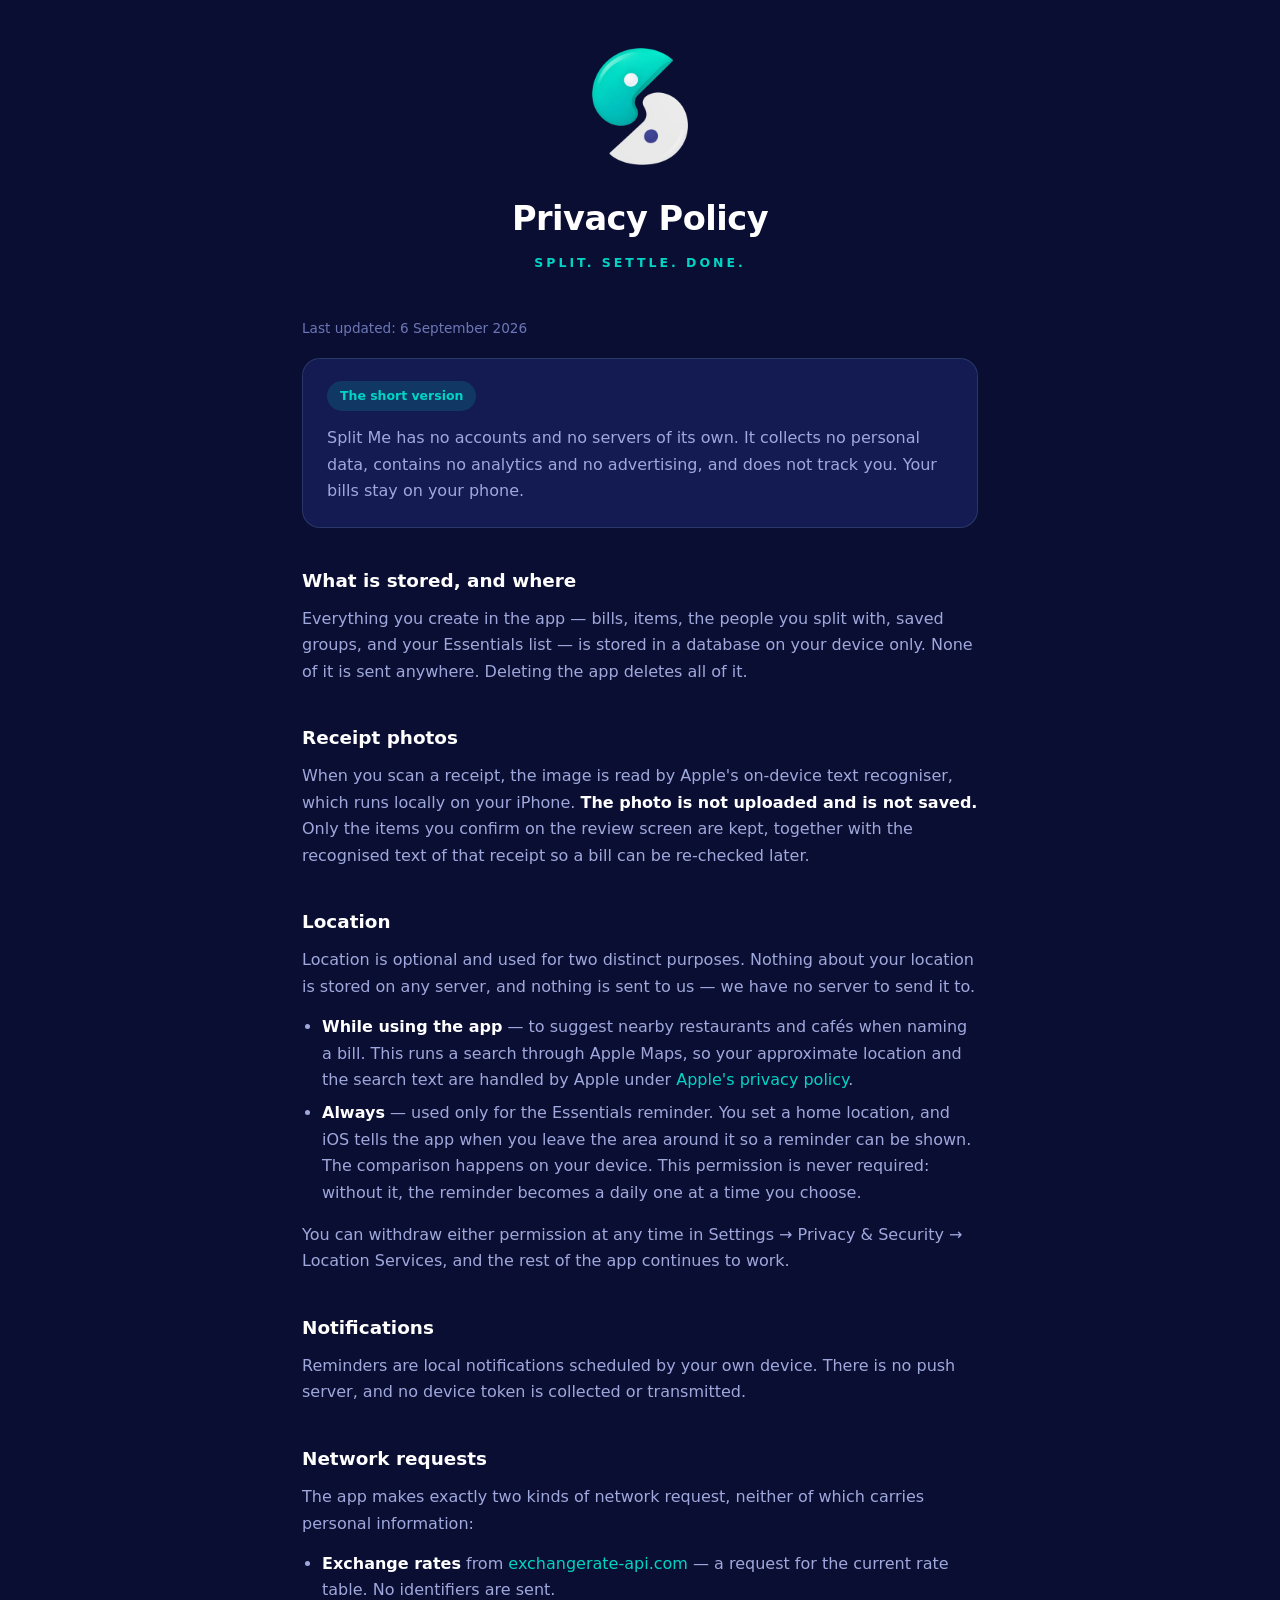
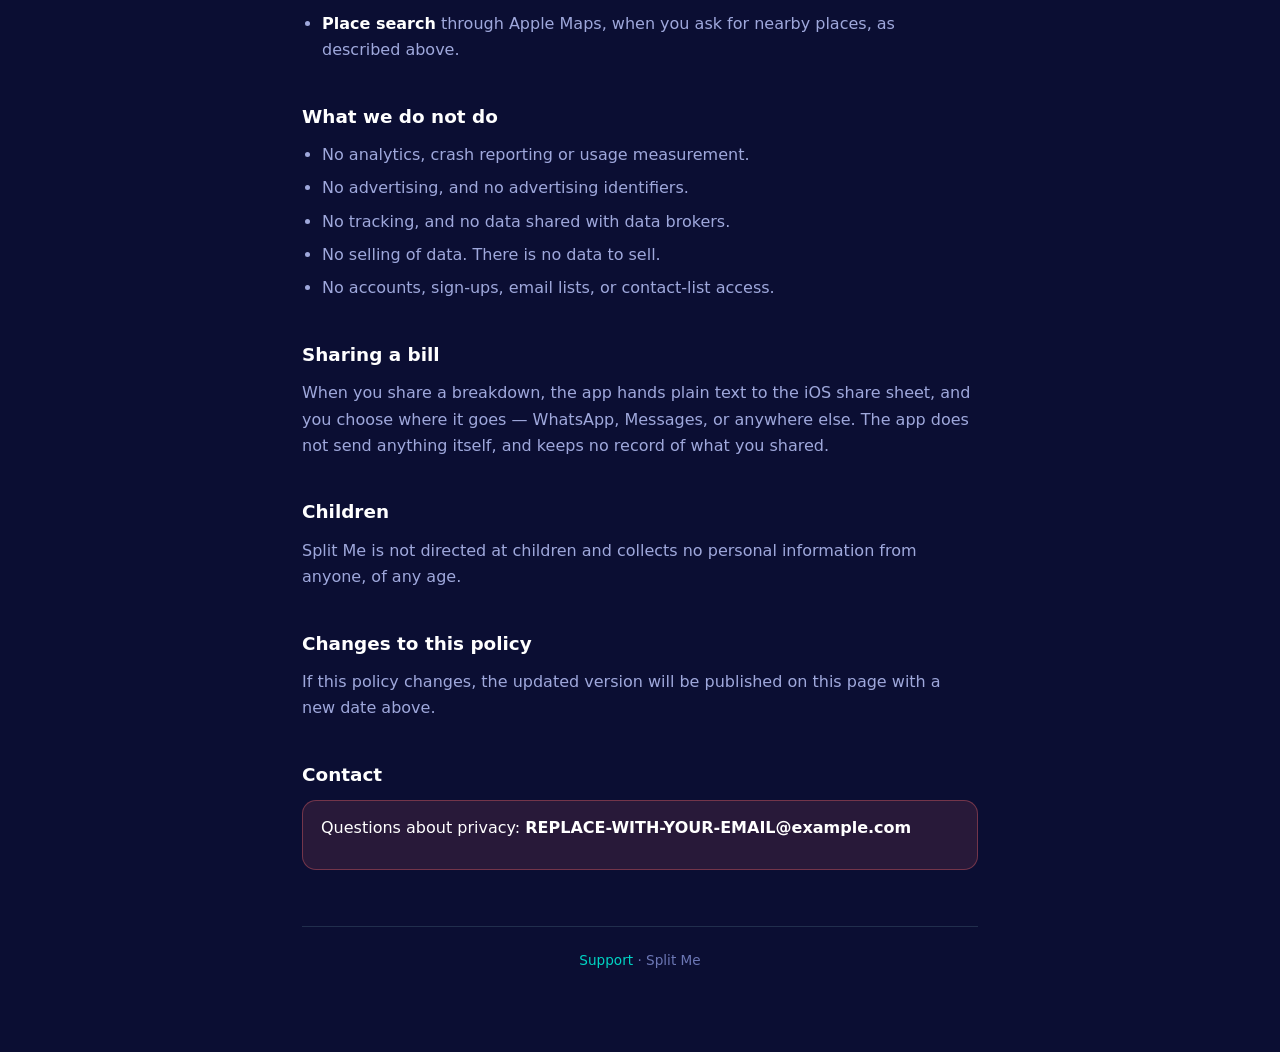
==== docs/privacy.html @ fce17b37 "Initial Commit" ====
<!doctype html>
<html lang="en">
<head>
<meta charset="utf-8">
<meta name="viewport" content="width=device-width, initial-scale=1">
<title>Split Me — Privacy Policy</title>
<meta name="description" content="Privacy policy for Split Me. No accounts, no analytics, no data collection.">
<link rel="icon" href="icon.png">
<link rel="stylesheet" href="style.css">
</head>
<body>
<div class="wrap">

  <header>
    <img src="logo.png" alt="Split Me">
    <h1>Privacy Policy</h1>
    <p class="tagline">Split. Settle. Done.</p>
  </header>

  <p class="date">Last updated: 6 September 2026</p>

  <div class="card">
    <span class="pill">The short version</span>
    <p style="margin-top:14px">Split Me has no accounts and no servers of its
    own. It collects no personal data, contains no analytics and no advertising,
    and does not track you. Your bills stay on your phone.</p>
  </div>

  <h2>What is stored, and where</h2>
  <p>Everything you create in the app — bills, items, the people you split with,
  saved groups, and your Essentials list — is stored in a database on your device
  only. None of it is sent anywhere. Deleting the app deletes all of it.</p>

  <h2>Receipt photos</h2>
  <p>When you scan a receipt, the image is read by Apple's on-device text
  recogniser, which runs locally on your iPhone. <strong>The photo is not
  uploaded and is not saved.</strong> Only the items you confirm on the review
  screen are kept, together with the recognised text of that receipt so a bill
  can be re-checked later.</p>

  <h2>Location</h2>
  <p>Location is optional and used for two distinct purposes. Nothing about your
  location is stored on any server, and nothing is sent to us — we have no server
  to send it to.</p>
  <ul>
    <li><strong>While using the app</strong> — to suggest nearby restaurants and
    cafés when naming a bill. This runs a search through Apple Maps, so your
    approximate location and the search text are handled by Apple under
    <a href="https://www.apple.com/legal/privacy/">Apple's privacy policy</a>.</li>
    <li><strong>Always</strong> — used only for the Essentials reminder. You set
    a home location, and iOS tells the app when you leave the area around it so a
    reminder can be shown. The comparison happens on your device. This permission
    is never required: without it, the reminder becomes a daily one at a time you
    choose.</li>
  </ul>
  <p>You can withdraw either permission at any time in Settings → Privacy &amp;
  Security → Location Services, and the rest of the app continues to work.</p>

  <h2>Notifications</h2>
  <p>Reminders are local notifications scheduled by your own device. There is no
  push server, and no device token is collected or transmitted.</p>

  <h2>Network requests</h2>
  <p>The app makes exactly two kinds of network request, neither of which carries
  personal information:</p>
  <ul>
    <li><strong>Exchange rates</strong> from
    <a href="https://www.exchangerate-api.com">exchangerate-api.com</a> — a
    request for the current rate table. No identifiers are sent.</li>
    <li><strong>Place search</strong> through Apple Maps, when you ask for nearby
    places, as described above.</li>
  </ul>

  <h2>What we do not do</h2>
  <ul>
    <li>No analytics, crash reporting or usage measurement.</li>
    <li>No advertising, and no advertising identifiers.</li>
    <li>No tracking, and no data shared with data brokers.</li>
    <li>No selling of data. There is no data to sell.</li>
    <li>No accounts, sign-ups, email lists, or contact-list access.</li>
  </ul>

  <h2>Sharing a bill</h2>
  <p>When you share a breakdown, the app hands plain text to the iOS share
  sheet, and you choose where it goes — WhatsApp, Messages, or anywhere else.
  The app does not send anything itself, and keeps no record of what you shared.</p>

  <h2>Children</h2>
  <p>Split Me is not directed at children and collects no personal information
  from anyone, of any age.</p>

  <h2>Changes to this policy</h2>
  <p>If this policy changes, the updated version will be published on this page
  with a new date above.</p>

  <h2>Contact</h2>
  <div class="notice">
    <p>Questions about privacy: <strong>REPLACE-WITH-YOUR-EMAIL@example.com</strong></p>
  </div>

  <footer>
    <a href="index.html">Support</a> · Split Me
  </footer>

</div>
</body>
</html>
---- docs/style.css ----
/* Split Me brand: navy ground, teal accent, mint highlights, coral for alerts. */
:root {
  --navy: #1a1f6b;
  --canvas: #0b0e33;
  --surface: #141a52;
  --teal: #00d4c4;
  --mint: #a7f0e6;
  --coral: #ff6b6b;
  --text: #ffffff;
  --muted: #9fa8dc;
  --faint: #6c77b5;
  --hairline: rgba(167, 240, 230, 0.14);
}
* { box-sizing: border-box; }
body {
  margin: 0;
  background: var(--canvas);
  color: var(--text);
  font: 16px/1.65 -apple-system, BlinkMacSystemFont, "Segoe UI", Inter, system-ui, sans-serif;
  -webkit-font-smoothing: antialiased;
}
.wrap { max-width: 720px; margin: 0 auto; padding: 48px 22px 80px; }
header { text-align: center; margin-bottom: 44px; }
header img { width: 96px; height: auto; }
h1 { font-size: 2.1rem; margin: 18px 0 6px; letter-spacing: -0.5px; }
.tagline {
  color: var(--teal); font-size: 0.78rem; font-weight: 600;
  letter-spacing: 3px; text-transform: uppercase; margin: 0;
}
h2 { font-size: 1.15rem; margin: 38px 0 10px; }
h3 { font-size: 0.98rem; margin: 26px 0 6px; color: var(--mint); }
p, li { color: var(--muted); }
p { margin: 0 0 14px; }
ul { padding-left: 20px; margin: 0 0 16px; }
li { margin-bottom: 7px; }
strong { color: var(--text); font-weight: 600; }
a { color: var(--teal); text-decoration: none; }
a:hover { text-decoration: underline; }
.card {
  background: var(--surface); border: 1px solid var(--hairline);
  border-radius: 18px; padding: 22px 24px; margin: 18px 0;
}
.card p:last-child, .card ul:last-child { margin-bottom: 0; }
.pill {
  display: inline-block; background: rgba(0, 212, 196, 0.16); color: var(--teal);
  border-radius: 999px; padding: 5px 13px; font-size: 0.78rem; font-weight: 600;
}
.notice {
  background: rgba(255, 107, 107, 0.12); border: 1px solid rgba(255, 107, 107, 0.35);
  border-radius: 14px; padding: 14px 18px; color: var(--text);
}
.notice p { color: var(--text); }
footer {
  margin-top: 56px; padding-top: 22px; border-top: 1px solid var(--hairline);
  color: var(--faint); font-size: 0.85rem; text-align: center;
}
.date { color: var(--faint); font-size: 0.85rem; }
@media (prefers-color-scheme: light) {
  /* The brand is dark-first; keep it dark rather than inventing a light theme. */
}
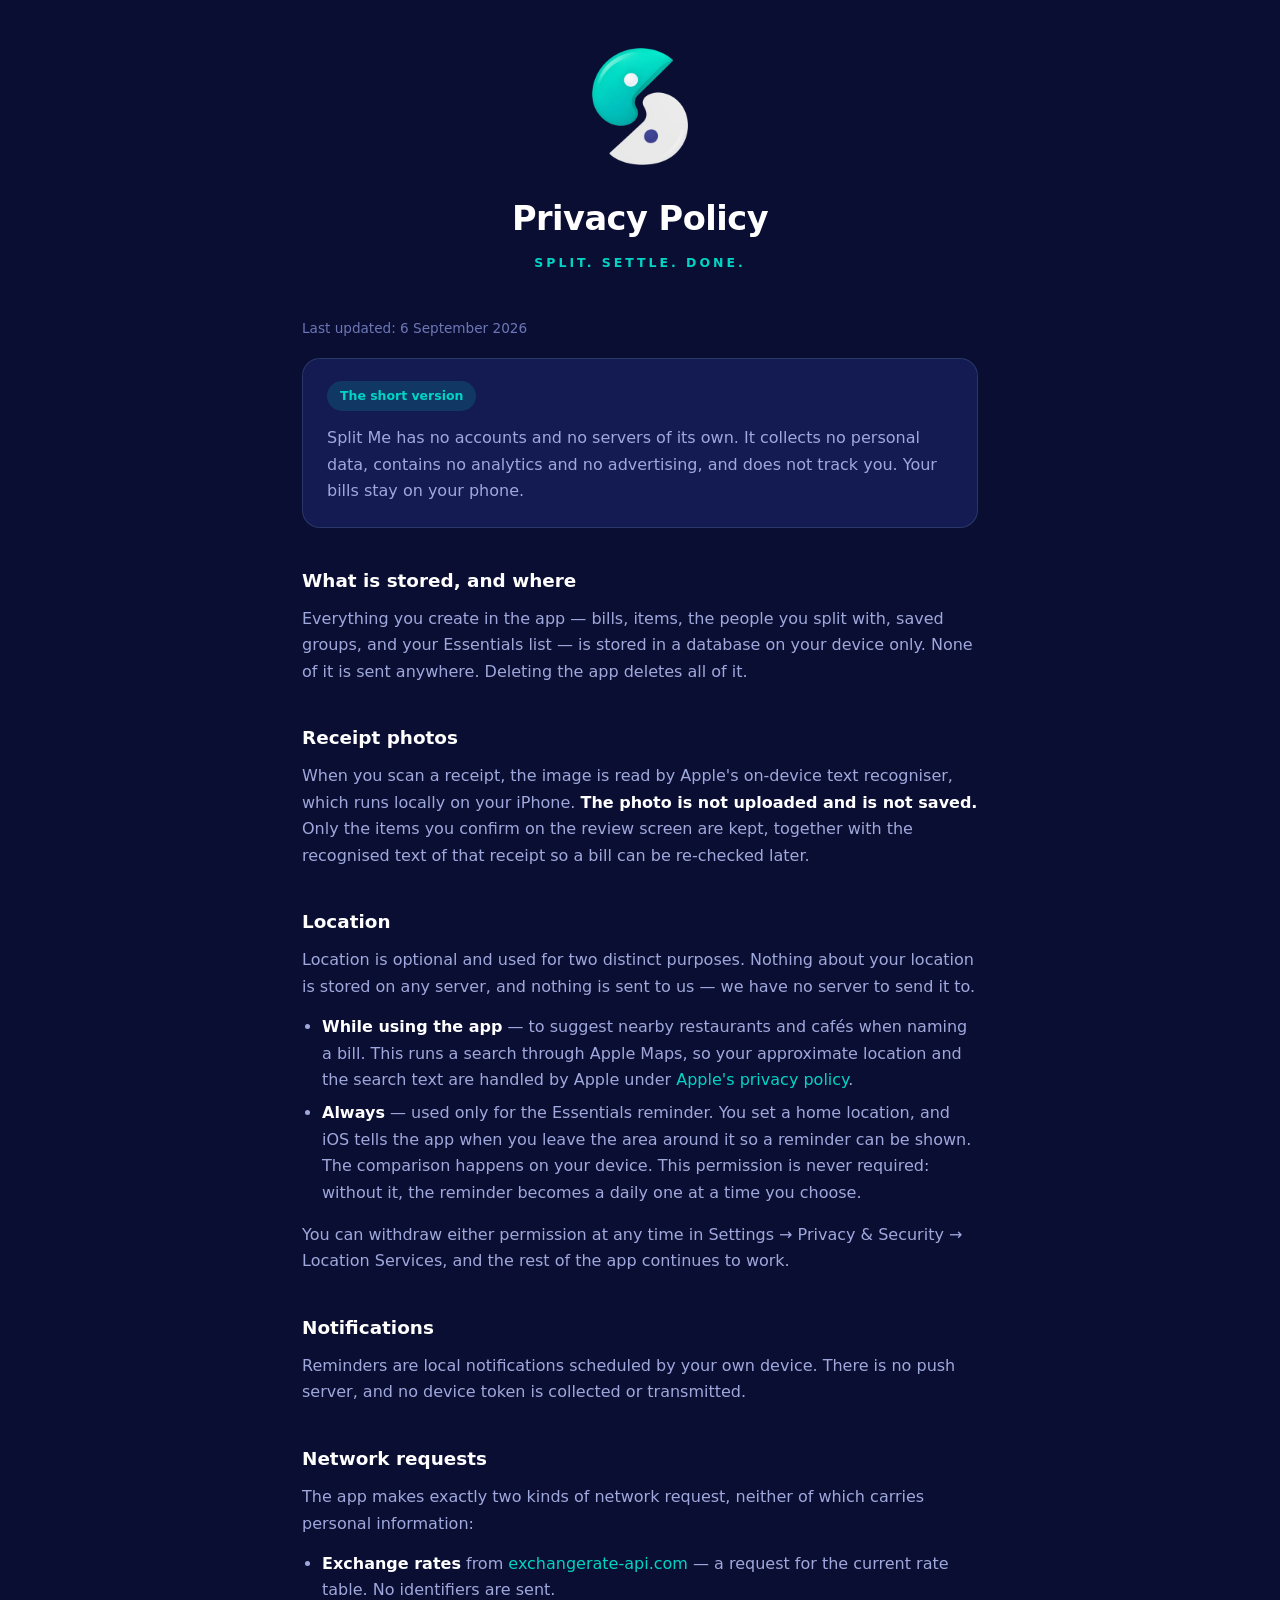
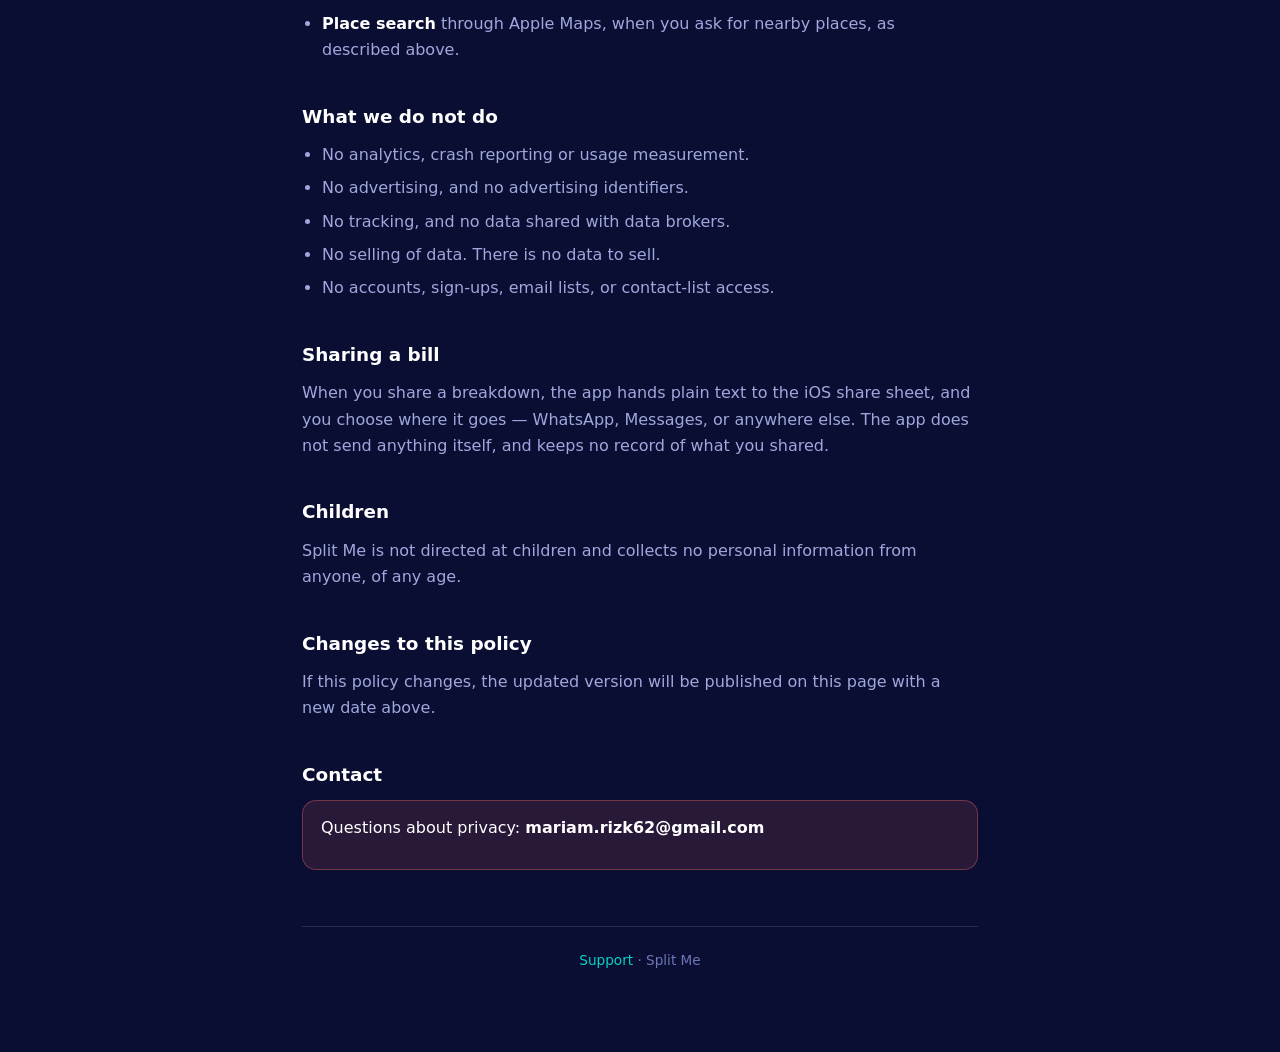
==== commit 596e3308: "Add Split Me support and privacy pages for GitHub Pages The App Store requires a reachable support U" ====
--- a/docs/privacy.html
+++ b/docs/privacy.html
@@ -95,7 +95,7 @@
 
   <h2>Contact</h2>
   <div class="notice">
-    <p>Questions about privacy: <strong>REPLACE-WITH-YOUR-EMAIL@example.com</strong></p>
+    <p>Questions about privacy: <strong>mariam.rizk62@gmail.com</strong></p>
   </div>
 
   <footer>
